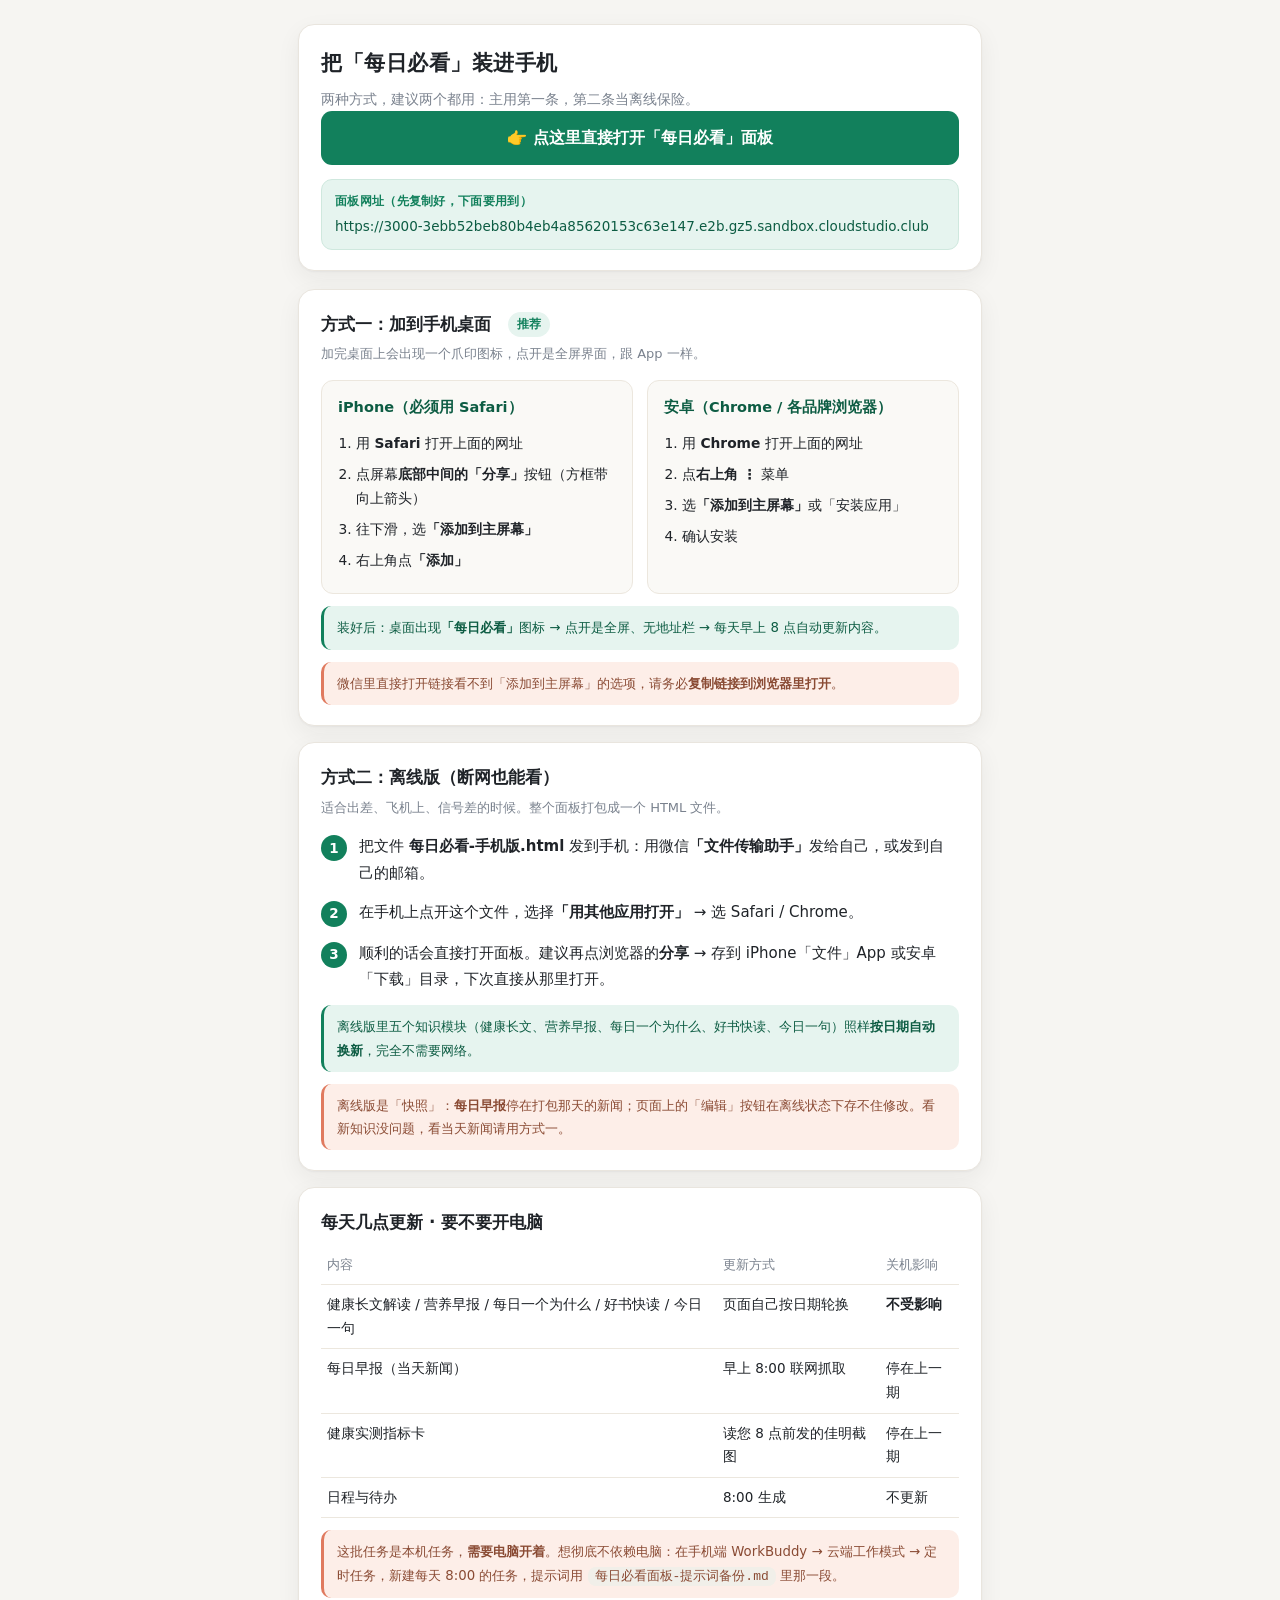
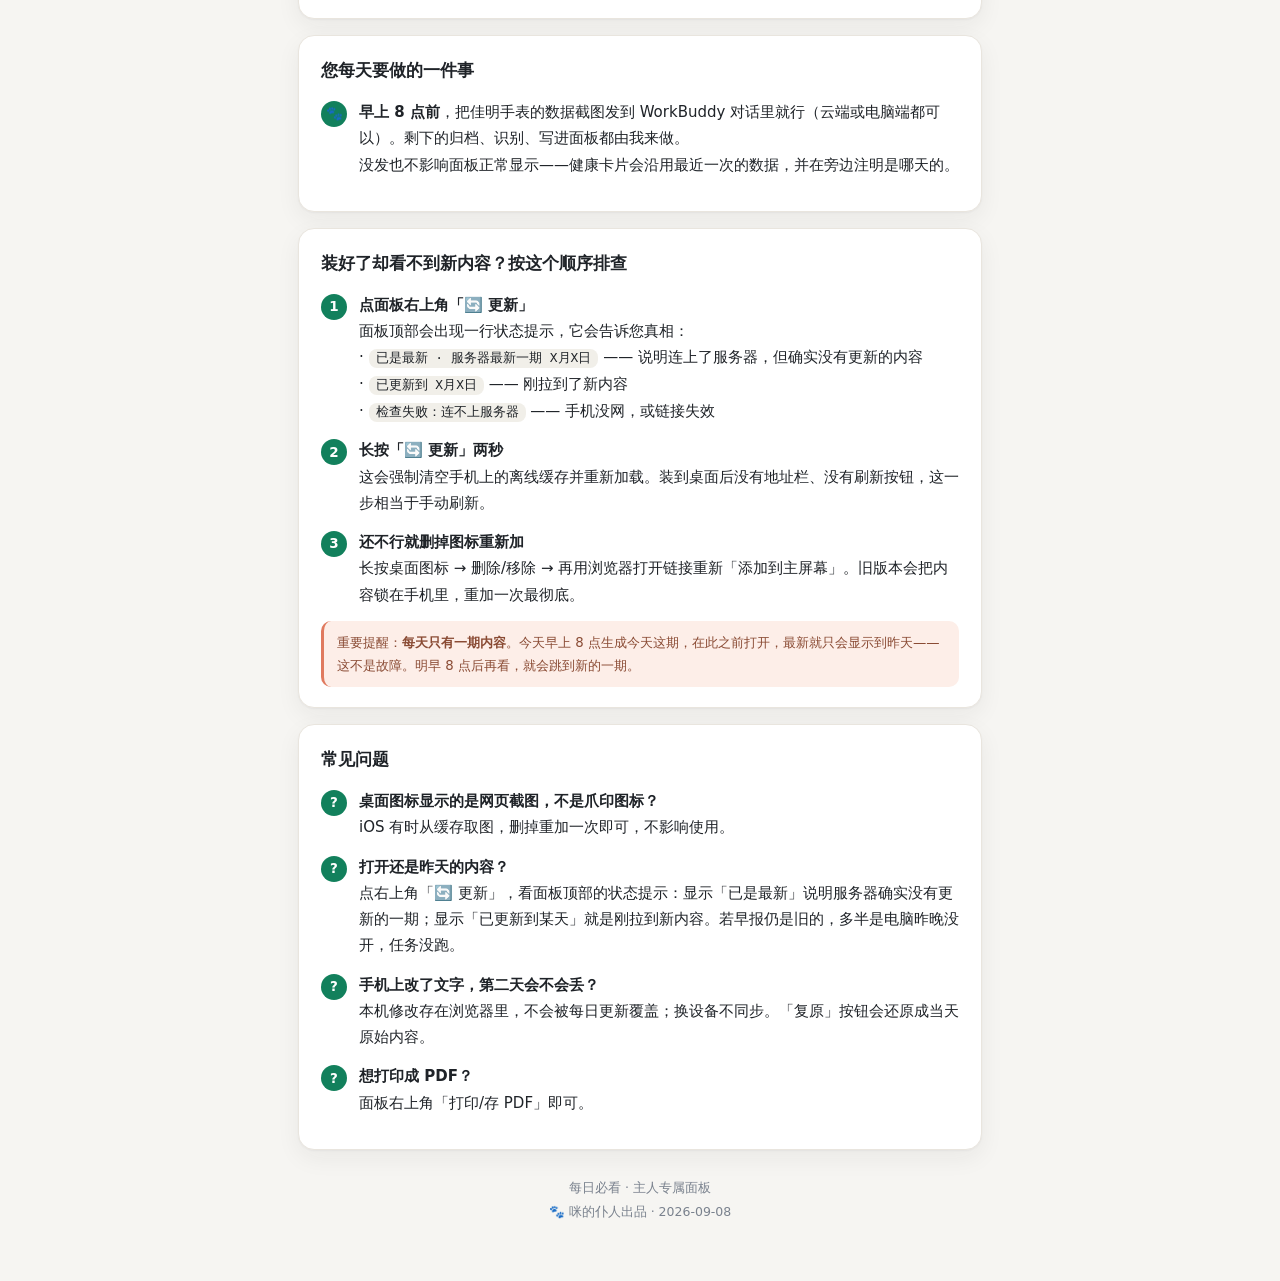
==== install.html @ b0615f98 "每日必看面板 · 初始化" ====
<!DOCTYPE html>
<html lang="zh-CN" data-page-node-id="3aoPOu41m2YefBxVdGnWDP">
<head data-page-node-id="dZyR6BO2CBLp4x5FrfJgiB">
<meta charset="UTF-8" data-page-node-id="xfA5HeV7x6llbKfsCPHUrG">
<meta name="viewport" content="width=device-width,initial-scale=1" data-page-node-id="dZmmt0GILwDKk4sp6VoVh8">
<title>每日必看 · 安装到手机</title>
<meta name="theme-color" content="#12805c" data-page-node-id="RdIcMEqG2kwaaIwugDv7Ga">
<link rel="apple-touch-icon" href="assets/apple-touch-icon.png" data-page-node-id="oFF3tITv5W1EsGlJ1cGM2i">
<link rel="icon" type="image/png" href="assets/icon-192.png" data-page-node-id="A1AHhK9fLk2rBzrYQUz2g7">
<style>
*{box-sizing:border-box;}
html,body{margin:0;padding:0;}
body{background:#f6f5f2;color:#1f2328;font-size:15px;line-height:1.75;
  font-family:system-ui,-apple-system,"PingFang SC","Microsoft YaHei","Segoe UI",sans-serif;
  -webkit-font-smoothing:antialiased;}
a{color:#12805c;}
.wrap{max-width:720px;margin:0 auto;padding:24px 18px 60px;}
.hero{background:#fff;border:1px solid #e9e5de;border-radius:16px;padding:20px 22px;margin-bottom:18px;
  box-shadow:0 1px 2px rgba(31,35,40,.04),0 8px 24px rgba(31,35,40,.06);}
.hero h1{font-size:21px;margin:0 0 6px;letter-spacing:.5px;}
.hero p{margin:0;color:#7a828e;font-size:13.5px;}
.urlbox{margin-top:14px;background:#e6f4ef;border:1px solid #cfe8de;border-radius:11px;padding:11px 13px;
  font-size:13.5px;word-break:break-all;color:#0d5c43;line-height:1.7;}
.urlbox b{display:block;font-size:12px;color:#12805c;margin-bottom:3px;letter-spacing:.3px;}
.card{background:#fff;border:1px solid #e9e5de;border-radius:16px;padding:20px 22px;margin-bottom:16px;
  box-shadow:0 1px 2px rgba(31,35,40,.04),0 8px 24px rgba(31,35,40,.06);}
.card h2{font-size:17px;margin:0 0 4px;display:flex;align-items:center;gap:9px;}
.card .sub{color:#7a828e;font-size:13px;margin:0 0 14px;}
.step{display:flex;gap:12px;margin:13px 0;}
.sn{flex:none;width:26px;height:26px;border-radius:50%;background:#12805c;color:#fff;
  display:grid;place-items:center;font-size:13.5px;font-weight:600;margin-top:2px;}
.step .tx{flex:1;min-width:0;}
.step .tx b{font-weight:600;}
.platform{display:grid;grid-template-columns:1fr 1fr;gap:14px;margin-top:6px;}
@media(max-width:560px){.platform{grid-template-columns:1fr;}}
.pt{background:#faf9f6;border:1px solid #ece7de;border-radius:12px;padding:14px 16px;}
.pt h3{font-size:14.5px;margin:0 0 10px;color:#0d5c43;}
.pt ol{margin:0;padding-left:18px;}
.pt li{font-size:13.8px;margin:7px 0;line-height:1.75;}
.note{background:#fdeee8;border-left:3px solid #e07a5f;border-radius:10px;padding:10px 13px;
  font-size:13.3px;color:#8a4b34;margin-top:12px;line-height:1.75;}
.ok{background:#e6f4ef;border-left:3px solid #12805c;border-radius:10px;padding:10px 13px;
  font-size:13.3px;color:#0d5c43;margin-top:12px;line-height:1.75;}
.code{background:#f1efe9;border-radius:8px;padding:2px 7px;font-size:13px;
  font-family:ui-monospace,Menlo,Consolas,monospace;word-break:break-all;}
table{width:100%;border-collapse:collapse;margin-top:8px;font-size:13.5px;}
th,td{border-bottom:1px solid #ece7de;padding:8px 6px;text-align:left;vertical-align:top;}
th{color:#7a828e;font-weight:500;font-size:12.5px;}
.foot{color:#7a828e;font-size:12.5px;text-align:center;margin-top:26px;line-height:1.9;}
.badge{display:inline-block;padding:2px 9px;border-radius:999px;font-size:12px;
  background:#e6f4ef;color:#12805c;margin-left:8px;vertical-align:middle;}
.openbtn{display:block;text-align:center;background:#12805c;color:#fff;text-decoration:none;
  font-weight:600;font-size:16px;padding:13px 16px;border-radius:11px;margin:0 0 12px;}
.openbtn:active{background:#0d6849;}
</style>
</head>
<body data-page-node-id="HGcXgTqgx1kf4f1ULrVHBk">
<div class="wrap" data-page-node-id="grAVZxSwWqEYHFeI6sv3Q0">

<div class="hero" data-page-node-id="vNZzK1zj0LYtF36P5Hyx72">
  <h1 data-page-node-id="Q3kdeOAYCvqOmpJArDDHNF">把「每日必看」装进手机</h1>
  <p data-page-node-id="Os6SGhkg1YtYrOxUGXK8pu">两种方式，建议两个都用：主用第一条，第二条当离线保险。</p>
  <a class="openbtn" href="/" data-page-node-id="op9Xr2Ts4Wm5Nb8Qc1Vz6k">👉 点这里直接打开「每日必看」面板</a>
  <div class="urlbox" data-page-node-id="vNQIAyAHTdncDF4U5g5xtt">
    <b data-page-node-id="0kDuZ3KwBw6rrmg36DaOxr">面板网址（先复制好，下面要用到）</b>
    https://3000-3ebb52beb80b4eb4a85620153c63e147.e2b.gz5.sandbox.cloudstudio.club
  </div>
</div>

<div class="card" data-page-node-id="INPujPZbf9UOeAUDw889zS">
  <h2 data-page-node-id="f3g6cpnFVjla2fGKFf13z7">方式一：加到手机桌面<span class="badge" data-page-node-id="A6pF3xFPIOVVmlEvmaaFmk">推荐</span></h2>
  <p class="sub" data-page-node-id="j5o1nbxS2bw4y5AkohA4JL">加完桌面上会出现一个爪印图标，点开是全屏界面，跟 App 一样。</p>

  <div class="platform" data-page-node-id="6iKJWjL5Tsf8yhquqpRCiA">
    <div class="pt" data-page-node-id="rJQ1QXasXU6XVGpzhXdA3F">
      <h3 data-page-node-id="EGT4Z52r3BF6RKQGJUy6yy">iPhone（必须用 Safari）</h3>
      <ol data-page-node-id="iH02BdbGC9m8DC4btsLuHx">
        <li data-page-node-id="UpMi4xZ4CxAn9RqFfc9CM2">用 <b data-page-node-id="gAEwHEwb2Lbk6zWx0FOel5">Safari</b> 打开上面的网址</li>
        <li data-page-node-id="WKOg8Dg42rGc4c1zOc25ZL">点屏幕<b data-page-node-id="OiCM7nyOkmzKbGX1o5CA1u">底部中间的「分享」</b>按钮（方框带向上箭头）</li>
        <li data-page-node-id="qzu9KXMIWtoCXgiOiLNNhK">往下滑，选<b data-page-node-id="wy0qxPzd3QIQCz8WB2V0tD">「添加到主屏幕」</b></li>
        <li data-page-node-id="TyUOyMxXGgxsbFsXQt1Bcl">右上角点<b data-page-node-id="SykYuuHHmErCSklEqLo3pH">「添加」</b></li>
      </ol>
    </div>
    <div class="pt" data-page-node-id="Wfew9JoHARKERAqWr6t8lV">
      <h3 data-page-node-id="CyOEk9igHtZFzfRbQkFtYb">安卓（Chrome / 各品牌浏览器）</h3>
      <ol data-page-node-id="IEnpdH6QT1aBesJZND0wvh">
        <li data-page-node-id="VizCqtCkrfbGhfEA80dUqs">用 <b data-page-node-id="IBrP2Y12bDpzlzJ8hrKkcx">Chrome</b> 打开上面的网址</li>
        <li data-page-node-id="y3AYQBV65JqUnTIYA8AvQD">点<b data-page-node-id="iRJcoo5GVJWudovDKi6FRP">右上角 ⋮</b> 菜单</li>
        <li data-page-node-id="mrpnkMWRnWcdM0my3hca6P">选<b data-page-node-id="T2cCDB3DADW3fPBJl1iUa0">「添加到主屏幕」</b>或「安装应用」</li>
        <li data-page-node-id="Q5CJA5DqezVHFAfyhVSurQ">确认安装</li>
      </ol>
    </div>
  </div>

  <div class="ok" data-page-node-id="wPCooViycQ9PgE76BFIa68">装好后：桌面出现<b data-page-node-id="4CwXLqfKy8RqFM3Ta3Z5xh">「每日必看」</b>图标 → 点开是全屏、无地址栏 → 每天早上 8 点自动更新内容。</div>
  <div class="note" data-page-node-id="emAsnJZhDeOvPtb4T1PS8y">微信里直接打开链接看不到「添加到主屏幕」的选项，请务必<b data-page-node-id="w0xyIpEeRNgIaorLuY7zn3">复制链接到浏览器里打开</b>。</div>
</div>

<div class="card" data-page-node-id="ertDzzClj7PitNuvsrMW1l">
  <h2 data-page-node-id="erSI6OIZV3PTT9Uz43gbHh">方式二：离线版（断网也能看）</h2>
  <p class="sub" data-page-node-id="QGAHJAwmHyE1sHG02wbRPr">适合出差、飞机上、信号差的时候。整个面板打包成一个 HTML 文件。</p>

  <div class="step" data-page-node-id="PX6xT4JNkzFv0dxE1QU5tc"><div class="sn" data-page-node-id="sAdHlI8iChNi4eUI2fDsj9">1</div><div class="tx" data-page-node-id="duGHwsoAQuIuNPD136Trxm">把文件 <b data-page-node-id="q58G3Tli8bOqMK1EJnrYlN">每日必看-手机版.html</b> 发到手机：用微信<b data-page-node-id="SgY8tfuouAleFJXFHVjupT">「文件传输助手」</b>发给自己，或发到自己的邮箱。</div></div>
  <div class="step" data-page-node-id="exgmGzYA2ebrCOFz4iIGDt"><div class="sn" data-page-node-id="hyY9MFMDaQiJvVTGQoE4jn">2</div><div class="tx" data-page-node-id="2yi4R64GHKjsYD9BK59cN3">在手机上点开这个文件，选择<b data-page-node-id="8KfYdM2QGe6vcDpbgIyljS">「用其他应用打开」</b> → 选 Safari / Chrome。</div></div>
  <div class="step" data-page-node-id="VjKJtIidTHrrcpRH36G6Zr"><div class="sn" data-page-node-id="3UwMJ3VyPmPuCCBk7Lyzs2">3</div><div class="tx" data-page-node-id="E4LWScpAdcfHsrBIPEe5gu">顺利的话会直接打开面板。建议再点浏览器的<b data-page-node-id="rhH5IRhcvgasakUg7g3CAO">分享</b> → 存到 iPhone「文件」App 或安卓「下载」目录，下次直接从那里打开。</div></div>

  <div class="ok" data-page-node-id="v4p2zbjCAY2RhXUoFL7b0q">离线版里五个知识模块（健康长文、营养早报、每日一个为什么、好书快读、今日一句）照样<b data-page-node-id="P2OLLdJ1jFWHQCSdTmht1Z">按日期自动换新</b>，完全不需要网络。</div>
  <div class="note" data-page-node-id="nBMsh6lignCqsuGahlMAHF">离线版是「快照」：<b data-page-node-id="w0T88140RvgWkesjJZzXAJ">每日早报</b>停在打包那天的新闻；页面上的「编辑」按钮在离线状态下存不住修改。看新知识没问题，看当天新闻请用方式一。</div>
</div>

<div class="card" data-page-node-id="zMrDQAns2xX20j2gspG6gG">
  <h2 data-page-node-id="9Bvm6koxLHr9Ri7FsCEBBV">每天几点更新 · 要不要开电脑</h2>
  <table data-page-node-id="qlYFAee9Bmt24Qk2NGT7mW">
    <tr data-page-node-id="52GEM7RHo93Jde3pkliq9R"><th data-page-node-id="r4an4zeHpi0JPuW9EzBP6j">内容</th><th data-page-node-id="scda5eFHZg9TrIjRw9dUGX">更新方式</th><th data-page-node-id="Mdn7hE5GUKev8IejB0p9v7">关机影响</th></tr>
    <tr data-page-node-id="4FBou5YkhaNGShC9nrQ5Vx"><td data-page-node-id="l1mjiNzhjHqtRsDf171xO1">健康长文解读 / 营养早报 / 每日一个为什么 / 好书快读 / 今日一句</td><td data-page-node-id="emO6Mlz6rB1ZAC6MzzZ8g1">页面自己按日期轮换</td><td data-page-node-id="77KThsV6rCnRqQ8lohrlr5"><b data-page-node-id="SkTX4kdR7QvUOW9d75oXsw">不受影响</b></td></tr>
    <tr data-page-node-id="e8PBTEWT7NQnVXAKVlEofr"><td data-page-node-id="GlCTHUWEbfAJUYO8JTsxMQ">每日早报（当天新闻）</td><td data-page-node-id="AQUAhYV3CPm9OVy79DGFAh">早上 8:00 联网抓取</td><td data-page-node-id="wcq8HHqDvZuxFsFF6BnLyX">停在上一期</td></tr>
    <tr data-page-node-id="iT6S2v6g2hoh915aWZ0S1P"><td data-page-node-id="EIlUNmss1H394ebwedYplu">健康实测指标卡</td><td data-page-node-id="PR8QqhSE7KF7WI03wHmuul">读您 8 点前发的佳明截图</td><td data-page-node-id="2B2MoP0BdxJuEQeMg7eH9Z">停在上一期</td></tr>
    <tr data-page-node-id="M3QmLYEGuIY3jZsFWS2aEa"><td data-page-node-id="VWM13p4ZiGXYAK8iYUzlXh">日程与待办</td><td data-page-node-id="kd4FojSTCVaXinVXqUrfe3">8:00 生成</td><td data-page-node-id="6kjYbcvYr2CbeJddMiVVg6">不更新</td></tr>
  </table>
  <div class="note" data-page-node-id="OSQjIZ8Wy4NLkpro21wsbE">这批任务是本机任务，<b data-page-node-id="TEe93abZFuFCNfIrLx1ffj">需要电脑开着</b>。想彻底不依赖电脑：在手机端 WorkBuddy → 云端工作模式 → 定时任务，新建每天 8:00 的任务，提示词用 <span class="code" data-page-node-id="MNchSQUvYV5qywneFd8Z4g">每日必看面板-提示词备份.md</span> 里那一段。</div>
</div>

<div class="card" data-page-node-id="jCVkRQStCV6SHo5kx9kW38">
  <h2 data-page-node-id="B2xiBVVoMbBGTdUB1hWVBC">您每天要做的一件事</h2>
  <div class="step" data-page-node-id="27OeHBZ8QiVNnaQbIQOdsk"><div class="sn" data-page-node-id="4OU4OZH3zoW0R4IqQDFlw0">🐾</div><div class="tx" data-page-node-id="2wWzZsA8yhbkkLiZMi4pF3"><b data-page-node-id="aHV7UW31flqRGrbnHsH9Am">早上 8 点前</b>，把佳明手表的数据截图发到 WorkBuddy 对话里就行（云端或电脑端都可以）。剩下的归档、识别、写进面板都由我来做。<br data-page-node-id="DTerwvwnyFZHdPiuyTLm7z">没发也不影响面板正常显示——健康卡片会沿用最近一次的数据，并在旁边注明是哪天的。</div></div>
</div>

<div class="card" data-page-node-id="qh7Xp2RmK9dLbVt4Nc8Yw3">
  <h2 data-page-node-id="k2Fd9Qz7Lp4MnBv6Rt3Xc8">装好了却看不到新内容？按这个顺序排查</h2>
  <div class="step" data-page-node-id="a1B2c3D4e5F6g7H8i9J0k1"><div class="sn" data-page-node-id="b2C3d4E5f6G7h8I9j0K1l2">1</div><div class="tx" data-page-node-id="c3D4e5F6g7H8i9J0k1L2m3"><b data-page-node-id="d4E5f6G7h8I9j0K1l2M3n4">点面板右上角「🔄 更新」</b><br data-page-node-id="e5F6g7H8i9J0k1L2m3N4o5">面板顶部会出现一行状态提示，它会告诉您真相：<br data-page-node-id="f6G7h8I9j0K1l2M3n4O5p6">· <span class="code" data-page-node-id="g7H8i9J0k1L2m3N4o5P6q7">已是最新 · 服务器最新一期 X月X日</span> —— 说明连上了服务器，但确实没有更新的内容<br data-page-node-id="h8I9j0K1l2M3n4O5p6Q7r8">· <span class="code" data-page-node-id="i9J0k1L2m3N4o5P6q7R8s9">已更新到 X月X日</span> —— 刚拉到了新内容<br data-page-node-id="j0K1l2M3n4O5p6Q7r8S9t0">· <span class="code" data-page-node-id="k1L2m3N4o5P6q7R8s9T0u1">检查失败：连不上服务器</span> —— 手机没网，或链接失效</div></div>
  <div class="step" data-page-node-id="l2M3n4O5p6Q7r8S9t0U1v2"><div class="sn" data-page-node-id="m3N4o5P6q7R8s9T0u1V2w3">2</div><div class="tx" data-page-node-id="n4O5p6Q7r8S9t0U1v2W3x4"><b data-page-node-id="o5P6q7R8s9T0u1V2w3X4y5">长按「🔄 更新」两秒</b><br data-page-node-id="p6Q7r8S9t0U1v2W3x4Y5z6">这会强制清空手机上的离线缓存并重新加载。装到桌面后没有地址栏、没有刷新按钮，这一步相当于手动刷新。</div></div>
  <div class="step" data-page-node-id="q7R8s9T0u1V2w3X4y5Z6a7"><div class="sn" data-page-node-id="r8S9t0U1v2W3x4Y5z6A7b8">3</div><div class="tx" data-page-node-id="s9T0u1V2w3X4y5Z6a7B8c9"><b data-page-node-id="t0U1v2W3x4Y5z6A7b8C9d0">还不行就删掉图标重新加</b><br data-page-node-id="u1V2w3X4y5Z6a7B8c9D0e1">长按桌面图标 → 删除/移除 → 再用浏览器打开链接重新「添加到主屏幕」。旧版本会把内容锁在手机里，重加一次最彻底。</div></div>
  <div class="note" data-page-node-id="v2W3x4Y5z6A7b8C9d0E1f2">重要提醒：<b data-page-node-id="w3X4y5Z6a7B8c9D0e1F2g3">每天只有一期内容</b>。今天早上 8 点生成今天这期，在此之前打开，最新就只会显示到昨天——这不是故障。明早 8 点后再看，就会跳到新的一期。</div>
</div>

<div class="card" data-page-node-id="qheY9HxGOHDQLR4rbDCe7S">
  <h2 data-page-node-id="1aiO1HFdfLaMOS8DGOHQqS">常见问题</h2>
  <div class="step" data-page-node-id="YSLIklzLYATTCUUpc1UT5J"><div class="sn" data-page-node-id="LCGKq00mpG8svg2VNrGuxi">?</div><div class="tx" data-page-node-id="xpfnrYKEgs6Bfi0sDXbcmi"><b data-page-node-id="Lh3S88qy2lc3YTOUOeJvYn">桌面图标显示的是网页截图，不是爪印图标？</b><br data-page-node-id="prVUzibG8lKVlJCszkC0P5">iOS 有时从缓存取图，删掉重加一次即可，不影响使用。</div></div>
  <div class="step" data-page-node-id="4RO5WlX3HM3ocfq7ovww0v"><div class="sn" data-page-node-id="sLh78BHkxuUSaPzPp4q4CK">?</div><div class="tx" data-page-node-id="HJUXac244SpoGrauQKyxVv"><b data-page-node-id="6fKaPdCSOZty6FEgABb4bs">打开还是昨天的内容？</b><br data-page-node-id="kfSDLtuDf33dFYOlTBaWtM">点右上角「🔄 更新」，看面板顶部的状态提示：显示「已是最新」说明服务器确实没有更新的一期；显示「已更新到某天」就是刚拉到新内容。若早报仍是旧的，多半是电脑昨晚没开，任务没跑。</div></div>
  <div class="step" data-page-node-id="WbGYyZejeo4SLC9Bmd9lo7"><div class="sn" data-page-node-id="1A7ADXzcn2IbFxyX6BFZd6">?</div><div class="tx" data-page-node-id="dDKUaMEYN6a7kfVFQL1qhU"><b data-page-node-id="Cevf8G9jJ7rhgJYylAcTZC">手机上改了文字，第二天会不会丢？</b><br data-page-node-id="pfzwi0Dhb9NtBZrBSLM2MI">本机修改存在浏览器里，不会被每日更新覆盖；换设备不同步。「复原」按钮会还原成当天原始内容。</div></div>
  <div class="step" data-page-node-id="fvcD8jl3MfgVpj55ASuMb5"><div class="sn" data-page-node-id="SJEnzZdoYahgykDqaOx4qC">?</div><div class="tx" data-page-node-id="4lerJfBMnKoiDCT9qoe2g0"><b data-page-node-id="OSdFYiXX2STrT2FeO5wGLi">想打印成 PDF？</b><br data-page-node-id="FogpFFvrHRLYAeKmOR9D2U">面板右上角「打印/存 PDF」即可。</div></div>
</div>

<div class="foot" data-page-node-id="Y2R7yDyjndohwqQcn5B68P">
  每日必看 · 主人专属面板<br data-page-node-id="JlGLiUmUGuO93G85bA4Zdf">
  🐾 咪的仆人出品 · 2026-09-08
</div>

</div>
</body>
</html>
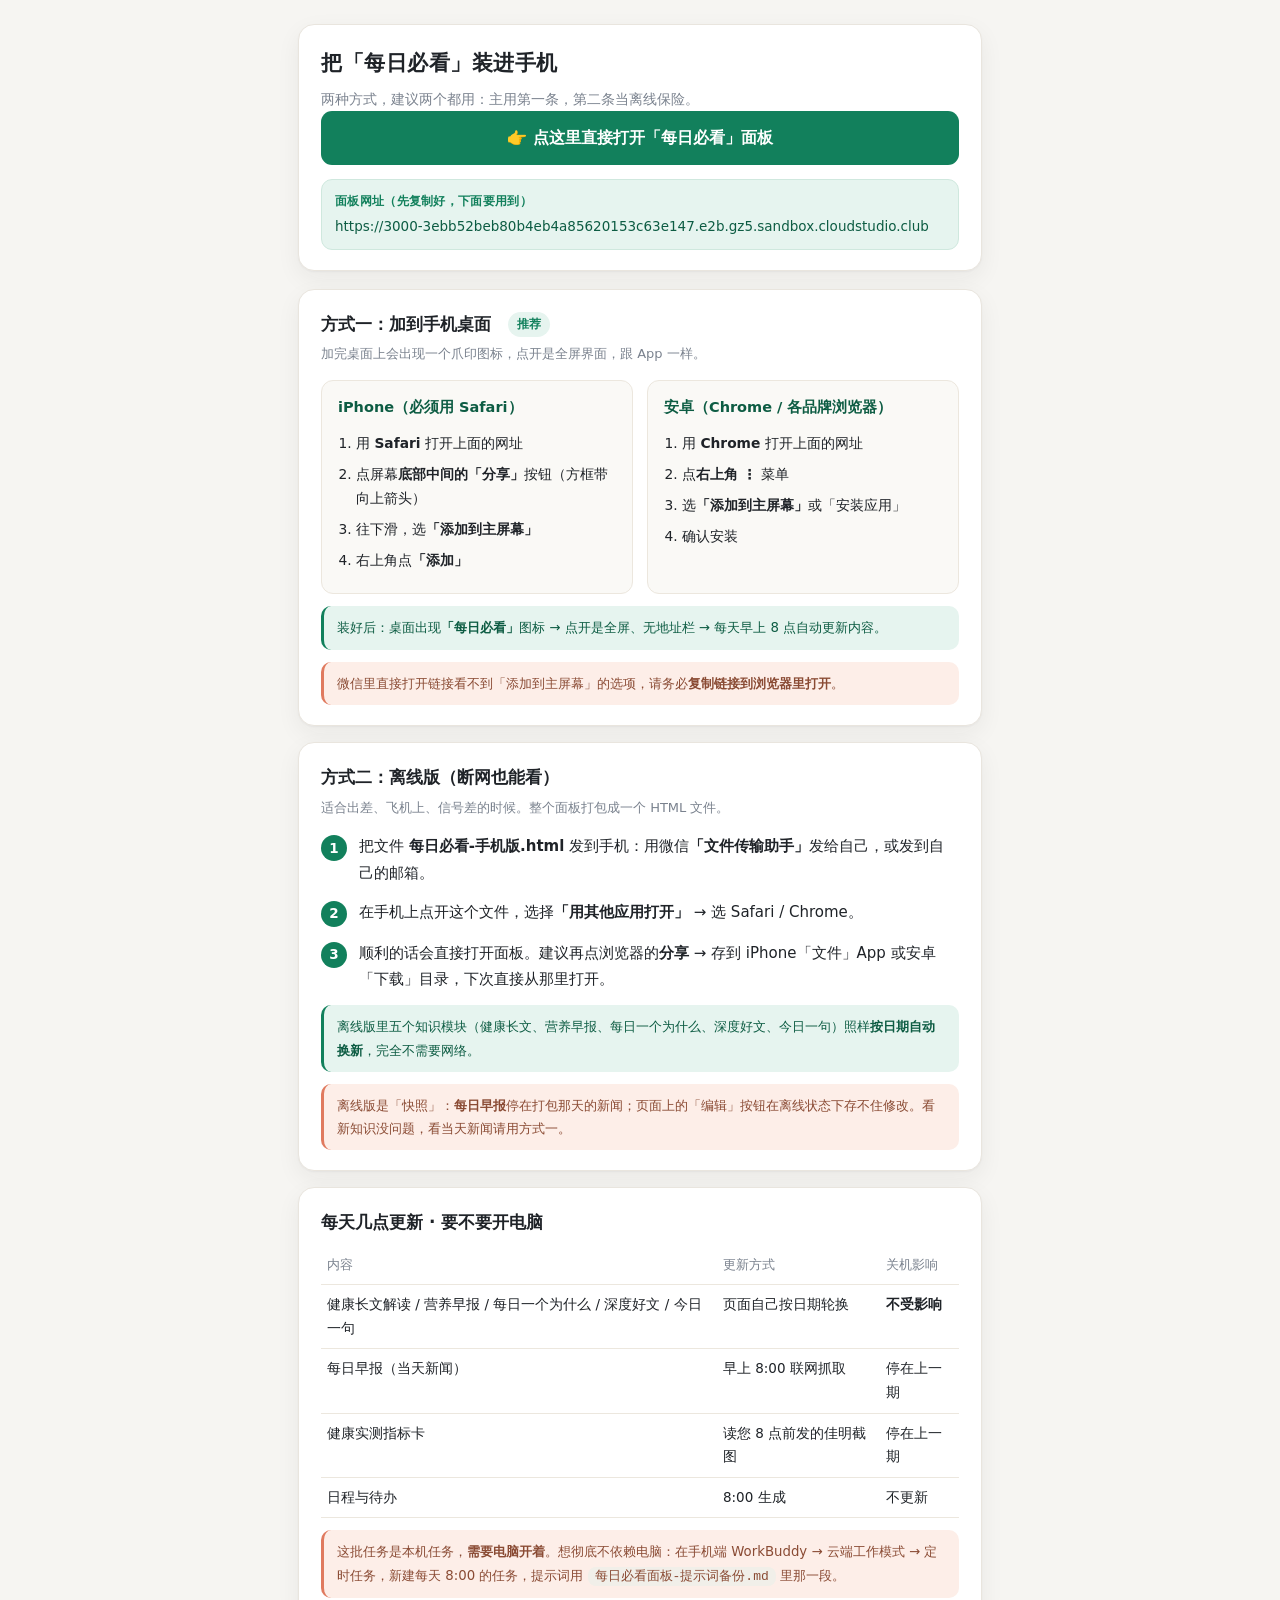
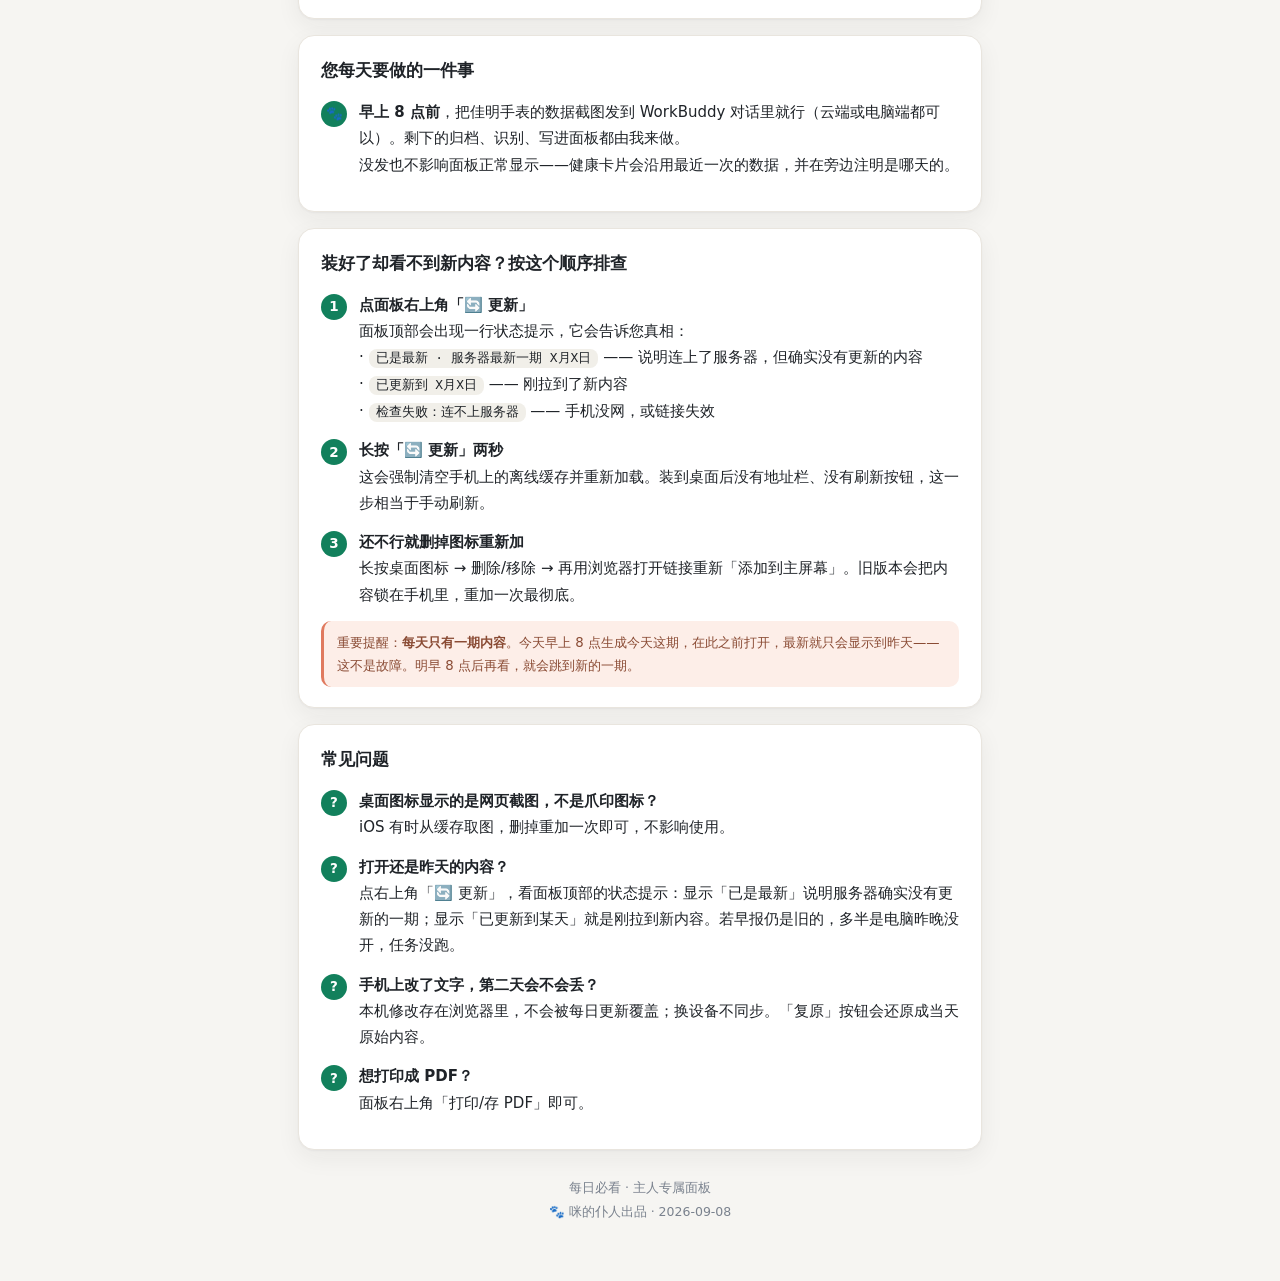
==== commit 721222b9: "文案统一：每日深度好文" ====
--- a/install.html
+++ b/install.html
@@ -1,151 +1,151 @@
-<!DOCTYPE html>
-<html lang="zh-CN" data-page-node-id="3aoPOu41m2YefBxVdGnWDP">
-<head data-page-node-id="dZyR6BO2CBLp4x5FrfJgiB">
-<meta charset="UTF-8" data-page-node-id="xfA5HeV7x6llbKfsCPHUrG">
-<meta name="viewport" content="width=device-width,initial-scale=1" data-page-node-id="dZmmt0GILwDKk4sp6VoVh8">
-<title>每日必看 · 安装到手机</title>
-<meta name="theme-color" content="#12805c" data-page-node-id="RdIcMEqG2kwaaIwugDv7Ga">
-<link rel="apple-touch-icon" href="assets/apple-touch-icon.png" data-page-node-id="oFF3tITv5W1EsGlJ1cGM2i">
-<link rel="icon" type="image/png" href="assets/icon-192.png" data-page-node-id="A1AHhK9fLk2rBzrYQUz2g7">
-<style>
-*{box-sizing:border-box;}
-html,body{margin:0;padding:0;}
-body{background:#f6f5f2;color:#1f2328;font-size:15px;line-height:1.75;
-  font-family:system-ui,-apple-system,"PingFang SC","Microsoft YaHei","Segoe UI",sans-serif;
-  -webkit-font-smoothing:antialiased;}
-a{color:#12805c;}
-.wrap{max-width:720px;margin:0 auto;padding:24px 18px 60px;}
-.hero{background:#fff;border:1px solid #e9e5de;border-radius:16px;padding:20px 22px;margin-bottom:18px;
-  box-shadow:0 1px 2px rgba(31,35,40,.04),0 8px 24px rgba(31,35,40,.06);}
-.hero h1{font-size:21px;margin:0 0 6px;letter-spacing:.5px;}
-.hero p{margin:0;color:#7a828e;font-size:13.5px;}
-.urlbox{margin-top:14px;background:#e6f4ef;border:1px solid #cfe8de;border-radius:11px;padding:11px 13px;
-  font-size:13.5px;word-break:break-all;color:#0d5c43;line-height:1.7;}
-.urlbox b{display:block;font-size:12px;color:#12805c;margin-bottom:3px;letter-spacing:.3px;}
-.card{background:#fff;border:1px solid #e9e5de;border-radius:16px;padding:20px 22px;margin-bottom:16px;
-  box-shadow:0 1px 2px rgba(31,35,40,.04),0 8px 24px rgba(31,35,40,.06);}
-.card h2{font-size:17px;margin:0 0 4px;display:flex;align-items:center;gap:9px;}
-.card .sub{color:#7a828e;font-size:13px;margin:0 0 14px;}
-.step{display:flex;gap:12px;margin:13px 0;}
-.sn{flex:none;width:26px;height:26px;border-radius:50%;background:#12805c;color:#fff;
-  display:grid;place-items:center;font-size:13.5px;font-weight:600;margin-top:2px;}
-.step .tx{flex:1;min-width:0;}
-.step .tx b{font-weight:600;}
-.platform{display:grid;grid-template-columns:1fr 1fr;gap:14px;margin-top:6px;}
-@media(max-width:560px){.platform{grid-template-columns:1fr;}}
-.pt{background:#faf9f6;border:1px solid #ece7de;border-radius:12px;padding:14px 16px;}
-.pt h3{font-size:14.5px;margin:0 0 10px;color:#0d5c43;}
-.pt ol{margin:0;padding-left:18px;}
-.pt li{font-size:13.8px;margin:7px 0;line-height:1.75;}
-.note{background:#fdeee8;border-left:3px solid #e07a5f;border-radius:10px;padding:10px 13px;
-  font-size:13.3px;color:#8a4b34;margin-top:12px;line-height:1.75;}
-.ok{background:#e6f4ef;border-left:3px solid #12805c;border-radius:10px;padding:10px 13px;
-  font-size:13.3px;color:#0d5c43;margin-top:12px;line-height:1.75;}
-.code{background:#f1efe9;border-radius:8px;padding:2px 7px;font-size:13px;
-  font-family:ui-monospace,Menlo,Consolas,monospace;word-break:break-all;}
-table{width:100%;border-collapse:collapse;margin-top:8px;font-size:13.5px;}
-th,td{border-bottom:1px solid #ece7de;padding:8px 6px;text-align:left;vertical-align:top;}
-th{color:#7a828e;font-weight:500;font-size:12.5px;}
-.foot{color:#7a828e;font-size:12.5px;text-align:center;margin-top:26px;line-height:1.9;}
-.badge{display:inline-block;padding:2px 9px;border-radius:999px;font-size:12px;
-  background:#e6f4ef;color:#12805c;margin-left:8px;vertical-align:middle;}
-.openbtn{display:block;text-align:center;background:#12805c;color:#fff;text-decoration:none;
-  font-weight:600;font-size:16px;padding:13px 16px;border-radius:11px;margin:0 0 12px;}
-.openbtn:active{background:#0d6849;}
-</style>
-</head>
-<body data-page-node-id="HGcXgTqgx1kf4f1ULrVHBk">
-<div class="wrap" data-page-node-id="grAVZxSwWqEYHFeI6sv3Q0">
-
-<div class="hero" data-page-node-id="vNZzK1zj0LYtF36P5Hyx72">
-  <h1 data-page-node-id="Q3kdeOAYCvqOmpJArDDHNF">把「每日必看」装进手机</h1>
-  <p data-page-node-id="Os6SGhkg1YtYrOxUGXK8pu">两种方式，建议两个都用：主用第一条，第二条当离线保险。</p>
-  <a class="openbtn" href="/" data-page-node-id="op9Xr2Ts4Wm5Nb8Qc1Vz6k">👉 点这里直接打开「每日必看」面板</a>
-  <div class="urlbox" data-page-node-id="vNQIAyAHTdncDF4U5g5xtt">
-    <b data-page-node-id="0kDuZ3KwBw6rrmg36DaOxr">面板网址（先复制好，下面要用到）</b>
-    https://3000-3ebb52beb80b4eb4a85620153c63e147.e2b.gz5.sandbox.cloudstudio.club
-  </div>
-</div>
-
-<div class="card" data-page-node-id="INPujPZbf9UOeAUDw889zS">
-  <h2 data-page-node-id="f3g6cpnFVjla2fGKFf13z7">方式一：加到手机桌面<span class="badge" data-page-node-id="A6pF3xFPIOVVmlEvmaaFmk">推荐</span></h2>
-  <p class="sub" data-page-node-id="j5o1nbxS2bw4y5AkohA4JL">加完桌面上会出现一个爪印图标，点开是全屏界面，跟 App 一样。</p>
-
-  <div class="platform" data-page-node-id="6iKJWjL5Tsf8yhquqpRCiA">
-    <div class="pt" data-page-node-id="rJQ1QXasXU6XVGpzhXdA3F">
-      <h3 data-page-node-id="EGT4Z52r3BF6RKQGJUy6yy">iPhone（必须用 Safari）</h3>
-      <ol data-page-node-id="iH02BdbGC9m8DC4btsLuHx">
-        <li data-page-node-id="UpMi4xZ4CxAn9RqFfc9CM2">用 <b data-page-node-id="gAEwHEwb2Lbk6zWx0FOel5">Safari</b> 打开上面的网址</li>
-        <li data-page-node-id="WKOg8Dg42rGc4c1zOc25ZL">点屏幕<b data-page-node-id="OiCM7nyOkmzKbGX1o5CA1u">底部中间的「分享」</b>按钮（方框带向上箭头）</li>
-        <li data-page-node-id="qzu9KXMIWtoCXgiOiLNNhK">往下滑，选<b data-page-node-id="wy0qxPzd3QIQCz8WB2V0tD">「添加到主屏幕」</b></li>
-        <li data-page-node-id="TyUOyMxXGgxsbFsXQt1Bcl">右上角点<b data-page-node-id="SykYuuHHmErCSklEqLo3pH">「添加」</b></li>
-      </ol>
-    </div>
-    <div class="pt" data-page-node-id="Wfew9JoHARKERAqWr6t8lV">
-      <h3 data-page-node-id="CyOEk9igHtZFzfRbQkFtYb">安卓（Chrome / 各品牌浏览器）</h3>
-      <ol data-page-node-id="IEnpdH6QT1aBesJZND0wvh">
-        <li data-page-node-id="VizCqtCkrfbGhfEA80dUqs">用 <b data-page-node-id="IBrP2Y12bDpzlzJ8hrKkcx">Chrome</b> 打开上面的网址</li>
-        <li data-page-node-id="y3AYQBV65JqUnTIYA8AvQD">点<b data-page-node-id="iRJcoo5GVJWudovDKi6FRP">右上角 ⋮</b> 菜单</li>
-        <li data-page-node-id="mrpnkMWRnWcdM0my3hca6P">选<b data-page-node-id="T2cCDB3DADW3fPBJl1iUa0">「添加到主屏幕」</b>或「安装应用」</li>
-        <li data-page-node-id="Q5CJA5DqezVHFAfyhVSurQ">确认安装</li>
-      </ol>
-    </div>
-  </div>
-
-  <div class="ok" data-page-node-id="wPCooViycQ9PgE76BFIa68">装好后：桌面出现<b data-page-node-id="4CwXLqfKy8RqFM3Ta3Z5xh">「每日必看」</b>图标 → 点开是全屏、无地址栏 → 每天早上 8 点自动更新内容。</div>
-  <div class="note" data-page-node-id="emAsnJZhDeOvPtb4T1PS8y">微信里直接打开链接看不到「添加到主屏幕」的选项，请务必<b data-page-node-id="w0xyIpEeRNgIaorLuY7zn3">复制链接到浏览器里打开</b>。</div>
-</div>
-
-<div class="card" data-page-node-id="ertDzzClj7PitNuvsrMW1l">
-  <h2 data-page-node-id="erSI6OIZV3PTT9Uz43gbHh">方式二：离线版（断网也能看）</h2>
-  <p class="sub" data-page-node-id="QGAHJAwmHyE1sHG02wbRPr">适合出差、飞机上、信号差的时候。整个面板打包成一个 HTML 文件。</p>
-
-  <div class="step" data-page-node-id="PX6xT4JNkzFv0dxE1QU5tc"><div class="sn" data-page-node-id="sAdHlI8iChNi4eUI2fDsj9">1</div><div class="tx" data-page-node-id="duGHwsoAQuIuNPD136Trxm">把文件 <b data-page-node-id="q58G3Tli8bOqMK1EJnrYlN">每日必看-手机版.html</b> 发到手机：用微信<b data-page-node-id="SgY8tfuouAleFJXFHVjupT">「文件传输助手」</b>发给自己，或发到自己的邮箱。</div></div>
-  <div class="step" data-page-node-id="exgmGzYA2ebrCOFz4iIGDt"><div class="sn" data-page-node-id="hyY9MFMDaQiJvVTGQoE4jn">2</div><div class="tx" data-page-node-id="2yi4R64GHKjsYD9BK59cN3">在手机上点开这个文件，选择<b data-page-node-id="8KfYdM2QGe6vcDpbgIyljS">「用其他应用打开」</b> → 选 Safari / Chrome。</div></div>
-  <div class="step" data-page-node-id="VjKJtIidTHrrcpRH36G6Zr"><div class="sn" data-page-node-id="3UwMJ3VyPmPuCCBk7Lyzs2">3</div><div class="tx" data-page-node-id="E4LWScpAdcfHsrBIPEe5gu">顺利的话会直接打开面板。建议再点浏览器的<b data-page-node-id="rhH5IRhcvgasakUg7g3CAO">分享</b> → 存到 iPhone「文件」App 或安卓「下载」目录，下次直接从那里打开。</div></div>
-
-  <div class="ok" data-page-node-id="v4p2zbjCAY2RhXUoFL7b0q">离线版里五个知识模块（健康长文、营养早报、每日一个为什么、好书快读、今日一句）照样<b data-page-node-id="P2OLLdJ1jFWHQCSdTmht1Z">按日期自动换新</b>，完全不需要网络。</div>
-  <div class="note" data-page-node-id="nBMsh6lignCqsuGahlMAHF">离线版是「快照」：<b data-page-node-id="w0T88140RvgWkesjJZzXAJ">每日早报</b>停在打包那天的新闻；页面上的「编辑」按钮在离线状态下存不住修改。看新知识没问题，看当天新闻请用方式一。</div>
-</div>
-
-<div class="card" data-page-node-id="zMrDQAns2xX20j2gspG6gG">
-  <h2 data-page-node-id="9Bvm6koxLHr9Ri7FsCEBBV">每天几点更新 · 要不要开电脑</h2>
-  <table data-page-node-id="qlYFAee9Bmt24Qk2NGT7mW">
-    <tr data-page-node-id="52GEM7RHo93Jde3pkliq9R"><th data-page-node-id="r4an4zeHpi0JPuW9EzBP6j">内容</th><th data-page-node-id="scda5eFHZg9TrIjRw9dUGX">更新方式</th><th data-page-node-id="Mdn7hE5GUKev8IejB0p9v7">关机影响</th></tr>
-    <tr data-page-node-id="4FBou5YkhaNGShC9nrQ5Vx"><td data-page-node-id="l1mjiNzhjHqtRsDf171xO1">健康长文解读 / 营养早报 / 每日一个为什么 / 好书快读 / 今日一句</td><td data-page-node-id="emO6Mlz6rB1ZAC6MzzZ8g1">页面自己按日期轮换</td><td data-page-node-id="77KThsV6rCnRqQ8lohrlr5"><b data-page-node-id="SkTX4kdR7QvUOW9d75oXsw">不受影响</b></td></tr>
-    <tr data-page-node-id="e8PBTEWT7NQnVXAKVlEofr"><td data-page-node-id="GlCTHUWEbfAJUYO8JTsxMQ">每日早报（当天新闻）</td><td data-page-node-id="AQUAhYV3CPm9OVy79DGFAh">早上 8:00 联网抓取</td><td data-page-node-id="wcq8HHqDvZuxFsFF6BnLyX">停在上一期</td></tr>
-    <tr data-page-node-id="iT6S2v6g2hoh915aWZ0S1P"><td data-page-node-id="EIlUNmss1H394ebwedYplu">健康实测指标卡</td><td data-page-node-id="PR8QqhSE7KF7WI03wHmuul">读您 8 点前发的佳明截图</td><td data-page-node-id="2B2MoP0BdxJuEQeMg7eH9Z">停在上一期</td></tr>
-    <tr data-page-node-id="M3QmLYEGuIY3jZsFWS2aEa"><td data-page-node-id="VWM13p4ZiGXYAK8iYUzlXh">日程与待办</td><td data-page-node-id="kd4FojSTCVaXinVXqUrfe3">8:00 生成</td><td data-page-node-id="6kjYbcvYr2CbeJddMiVVg6">不更新</td></tr>
-  </table>
-  <div class="note" data-page-node-id="OSQjIZ8Wy4NLkpro21wsbE">这批任务是本机任务，<b data-page-node-id="TEe93abZFuFCNfIrLx1ffj">需要电脑开着</b>。想彻底不依赖电脑：在手机端 WorkBuddy → 云端工作模式 → 定时任务，新建每天 8:00 的任务，提示词用 <span class="code" data-page-node-id="MNchSQUvYV5qywneFd8Z4g">每日必看面板-提示词备份.md</span> 里那一段。</div>
-</div>
-
-<div class="card" data-page-node-id="jCVkRQStCV6SHo5kx9kW38">
-  <h2 data-page-node-id="B2xiBVVoMbBGTdUB1hWVBC">您每天要做的一件事</h2>
-  <div class="step" data-page-node-id="27OeHBZ8QiVNnaQbIQOdsk"><div class="sn" data-page-node-id="4OU4OZH3zoW0R4IqQDFlw0">🐾</div><div class="tx" data-page-node-id="2wWzZsA8yhbkkLiZMi4pF3"><b data-page-node-id="aHV7UW31flqRGrbnHsH9Am">早上 8 点前</b>，把佳明手表的数据截图发到 WorkBuddy 对话里就行（云端或电脑端都可以）。剩下的归档、识别、写进面板都由我来做。<br data-page-node-id="DTerwvwnyFZHdPiuyTLm7z">没发也不影响面板正常显示——健康卡片会沿用最近一次的数据，并在旁边注明是哪天的。</div></div>
-</div>
-
-<div class="card" data-page-node-id="qh7Xp2RmK9dLbVt4Nc8Yw3">
-  <h2 data-page-node-id="k2Fd9Qz7Lp4MnBv6Rt3Xc8">装好了却看不到新内容？按这个顺序排查</h2>
-  <div class="step" data-page-node-id="a1B2c3D4e5F6g7H8i9J0k1"><div class="sn" data-page-node-id="b2C3d4E5f6G7h8I9j0K1l2">1</div><div class="tx" data-page-node-id="c3D4e5F6g7H8i9J0k1L2m3"><b data-page-node-id="d4E5f6G7h8I9j0K1l2M3n4">点面板右上角「🔄 更新」</b><br data-page-node-id="e5F6g7H8i9J0k1L2m3N4o5">面板顶部会出现一行状态提示，它会告诉您真相：<br data-page-node-id="f6G7h8I9j0K1l2M3n4O5p6">· <span class="code" data-page-node-id="g7H8i9J0k1L2m3N4o5P6q7">已是最新 · 服务器最新一期 X月X日</span> —— 说明连上了服务器，但确实没有更新的内容<br data-page-node-id="h8I9j0K1l2M3n4O5p6Q7r8">· <span class="code" data-page-node-id="i9J0k1L2m3N4o5P6q7R8s9">已更新到 X月X日</span> —— 刚拉到了新内容<br data-page-node-id="j0K1l2M3n4O5p6Q7r8S9t0">· <span class="code" data-page-node-id="k1L2m3N4o5P6q7R8s9T0u1">检查失败：连不上服务器</span> —— 手机没网，或链接失效</div></div>
-  <div class="step" data-page-node-id="l2M3n4O5p6Q7r8S9t0U1v2"><div class="sn" data-page-node-id="m3N4o5P6q7R8s9T0u1V2w3">2</div><div class="tx" data-page-node-id="n4O5p6Q7r8S9t0U1v2W3x4"><b data-page-node-id="o5P6q7R8s9T0u1V2w3X4y5">长按「🔄 更新」两秒</b><br data-page-node-id="p6Q7r8S9t0U1v2W3x4Y5z6">这会强制清空手机上的离线缓存并重新加载。装到桌面后没有地址栏、没有刷新按钮，这一步相当于手动刷新。</div></div>
-  <div class="step" data-page-node-id="q7R8s9T0u1V2w3X4y5Z6a7"><div class="sn" data-page-node-id="r8S9t0U1v2W3x4Y5z6A7b8">3</div><div class="tx" data-page-node-id="s9T0u1V2w3X4y5Z6a7B8c9"><b data-page-node-id="t0U1v2W3x4Y5z6A7b8C9d0">还不行就删掉图标重新加</b><br data-page-node-id="u1V2w3X4y5Z6a7B8c9D0e1">长按桌面图标 → 删除/移除 → 再用浏览器打开链接重新「添加到主屏幕」。旧版本会把内容锁在手机里，重加一次最彻底。</div></div>
-  <div class="note" data-page-node-id="v2W3x4Y5z6A7b8C9d0E1f2">重要提醒：<b data-page-node-id="w3X4y5Z6a7B8c9D0e1F2g3">每天只有一期内容</b>。今天早上 8 点生成今天这期，在此之前打开，最新就只会显示到昨天——这不是故障。明早 8 点后再看，就会跳到新的一期。</div>
-</div>
-
-<div class="card" data-page-node-id="qheY9HxGOHDQLR4rbDCe7S">
-  <h2 data-page-node-id="1aiO1HFdfLaMOS8DGOHQqS">常见问题</h2>
-  <div class="step" data-page-node-id="YSLIklzLYATTCUUpc1UT5J"><div class="sn" data-page-node-id="LCGKq00mpG8svg2VNrGuxi">?</div><div class="tx" data-page-node-id="xpfnrYKEgs6Bfi0sDXbcmi"><b data-page-node-id="Lh3S88qy2lc3YTOUOeJvYn">桌面图标显示的是网页截图，不是爪印图标？</b><br data-page-node-id="prVUzibG8lKVlJCszkC0P5">iOS 有时从缓存取图，删掉重加一次即可，不影响使用。</div></div>
-  <div class="step" data-page-node-id="4RO5WlX3HM3ocfq7ovww0v"><div class="sn" data-page-node-id="sLh78BHkxuUSaPzPp4q4CK">?</div><div class="tx" data-page-node-id="HJUXac244SpoGrauQKyxVv"><b data-page-node-id="6fKaPdCSOZty6FEgABb4bs">打开还是昨天的内容？</b><br data-page-node-id="kfSDLtuDf33dFYOlTBaWtM">点右上角「🔄 更新」，看面板顶部的状态提示：显示「已是最新」说明服务器确实没有更新的一期；显示「已更新到某天」就是刚拉到新内容。若早报仍是旧的，多半是电脑昨晚没开，任务没跑。</div></div>
-  <div class="step" data-page-node-id="WbGYyZejeo4SLC9Bmd9lo7"><div class="sn" data-page-node-id="1A7ADXzcn2IbFxyX6BFZd6">?</div><div class="tx" data-page-node-id="dDKUaMEYN6a7kfVFQL1qhU"><b data-page-node-id="Cevf8G9jJ7rhgJYylAcTZC">手机上改了文字，第二天会不会丢？</b><br data-page-node-id="pfzwi0Dhb9NtBZrBSLM2MI">本机修改存在浏览器里，不会被每日更新覆盖；换设备不同步。「复原」按钮会还原成当天原始内容。</div></div>
-  <div class="step" data-page-node-id="fvcD8jl3MfgVpj55ASuMb5"><div class="sn" data-page-node-id="SJEnzZdoYahgykDqaOx4qC">?</div><div class="tx" data-page-node-id="4lerJfBMnKoiDCT9qoe2g0"><b data-page-node-id="OSdFYiXX2STrT2FeO5wGLi">想打印成 PDF？</b><br data-page-node-id="FogpFFvrHRLYAeKmOR9D2U">面板右上角「打印/存 PDF」即可。</div></div>
-</div>
-
-<div class="foot" data-page-node-id="Y2R7yDyjndohwqQcn5B68P">
-  每日必看 · 主人专属面板<br data-page-node-id="JlGLiUmUGuO93G85bA4Zdf">
-  🐾 咪的仆人出品 · 2026-09-08
-</div>
-
-</div>
-</body>
-</html>
+<!DOCTYPE html>
+<html lang="zh-CN" data-page-node-id="3aoPOu41m2YefBxVdGnWDP">
+<head data-page-node-id="dZyR6BO2CBLp4x5FrfJgiB">
+<meta charset="UTF-8" data-page-node-id="xfA5HeV7x6llbKfsCPHUrG">
+<meta name="viewport" content="width=device-width,initial-scale=1" data-page-node-id="dZmmt0GILwDKk4sp6VoVh8">
+<title>每日必看 · 安装到手机</title>
+<meta name="theme-color" content="#12805c" data-page-node-id="RdIcMEqG2kwaaIwugDv7Ga">
+<link rel="apple-touch-icon" href="assets/apple-touch-icon.png" data-page-node-id="oFF3tITv5W1EsGlJ1cGM2i">
+<link rel="icon" type="image/png" href="assets/icon-192.png" data-page-node-id="A1AHhK9fLk2rBzrYQUz2g7">
+<style>
+*{box-sizing:border-box;}
+html,body{margin:0;padding:0;}
+body{background:#f6f5f2;color:#1f2328;font-size:15px;line-height:1.75;
+  font-family:system-ui,-apple-system,"PingFang SC","Microsoft YaHei","Segoe UI",sans-serif;
+  -webkit-font-smoothing:antialiased;}
+a{color:#12805c;}
+.wrap{max-width:720px;margin:0 auto;padding:24px 18px 60px;}
+.hero{background:#fff;border:1px solid #e9e5de;border-radius:16px;padding:20px 22px;margin-bottom:18px;
+  box-shadow:0 1px 2px rgba(31,35,40,.04),0 8px 24px rgba(31,35,40,.06);}
+.hero h1{font-size:21px;margin:0 0 6px;letter-spacing:.5px;}
+.hero p{margin:0;color:#7a828e;font-size:13.5px;}
+.urlbox{margin-top:14px;background:#e6f4ef;border:1px solid #cfe8de;border-radius:11px;padding:11px 13px;
+  font-size:13.5px;word-break:break-all;color:#0d5c43;line-height:1.7;}
+.urlbox b{display:block;font-size:12px;color:#12805c;margin-bottom:3px;letter-spacing:.3px;}
+.card{background:#fff;border:1px solid #e9e5de;border-radius:16px;padding:20px 22px;margin-bottom:16px;
+  box-shadow:0 1px 2px rgba(31,35,40,.04),0 8px 24px rgba(31,35,40,.06);}
+.card h2{font-size:17px;margin:0 0 4px;display:flex;align-items:center;gap:9px;}
+.card .sub{color:#7a828e;font-size:13px;margin:0 0 14px;}
+.step{display:flex;gap:12px;margin:13px 0;}
+.sn{flex:none;width:26px;height:26px;border-radius:50%;background:#12805c;color:#fff;
+  display:grid;place-items:center;font-size:13.5px;font-weight:600;margin-top:2px;}
+.step .tx{flex:1;min-width:0;}
+.step .tx b{font-weight:600;}
+.platform{display:grid;grid-template-columns:1fr 1fr;gap:14px;margin-top:6px;}
+@media(max-width:560px){.platform{grid-template-columns:1fr;}}
+.pt{background:#faf9f6;border:1px solid #ece7de;border-radius:12px;padding:14px 16px;}
+.pt h3{font-size:14.5px;margin:0 0 10px;color:#0d5c43;}
+.pt ol{margin:0;padding-left:18px;}
+.pt li{font-size:13.8px;margin:7px 0;line-height:1.75;}
+.note{background:#fdeee8;border-left:3px solid #e07a5f;border-radius:10px;padding:10px 13px;
+  font-size:13.3px;color:#8a4b34;margin-top:12px;line-height:1.75;}
+.ok{background:#e6f4ef;border-left:3px solid #12805c;border-radius:10px;padding:10px 13px;
+  font-size:13.3px;color:#0d5c43;margin-top:12px;line-height:1.75;}
+.code{background:#f1efe9;border-radius:8px;padding:2px 7px;font-size:13px;
+  font-family:ui-monospace,Menlo,Consolas,monospace;word-break:break-all;}
+table{width:100%;border-collapse:collapse;margin-top:8px;font-size:13.5px;}
+th,td{border-bottom:1px solid #ece7de;padding:8px 6px;text-align:left;vertical-align:top;}
+th{color:#7a828e;font-weight:500;font-size:12.5px;}
+.foot{color:#7a828e;font-size:12.5px;text-align:center;margin-top:26px;line-height:1.9;}
+.badge{display:inline-block;padding:2px 9px;border-radius:999px;font-size:12px;
+  background:#e6f4ef;color:#12805c;margin-left:8px;vertical-align:middle;}
+.openbtn{display:block;text-align:center;background:#12805c;color:#fff;text-decoration:none;
+  font-weight:600;font-size:16px;padding:13px 16px;border-radius:11px;margin:0 0 12px;}
+.openbtn:active{background:#0d6849;}
+</style>
+</head>
+<body data-page-node-id="HGcXgTqgx1kf4f1ULrVHBk">
+<div class="wrap" data-page-node-id="grAVZxSwWqEYHFeI6sv3Q0">
+
+<div class="hero" data-page-node-id="vNZzK1zj0LYtF36P5Hyx72">
+  <h1 data-page-node-id="Q3kdeOAYCvqOmpJArDDHNF">把「每日必看」装进手机</h1>
+  <p data-page-node-id="Os6SGhkg1YtYrOxUGXK8pu">两种方式，建议两个都用：主用第一条，第二条当离线保险。</p>
+  <a class="openbtn" href="/" data-page-node-id="op9Xr2Ts4Wm5Nb8Qc1Vz6k">👉 点这里直接打开「每日必看」面板</a>
+  <div class="urlbox" data-page-node-id="vNQIAyAHTdncDF4U5g5xtt">
+    <b data-page-node-id="0kDuZ3KwBw6rrmg36DaOxr">面板网址（先复制好，下面要用到）</b>
+    https://3000-3ebb52beb80b4eb4a85620153c63e147.e2b.gz5.sandbox.cloudstudio.club
+  </div>
+</div>
+
+<div class="card" data-page-node-id="INPujPZbf9UOeAUDw889zS">
+  <h2 data-page-node-id="f3g6cpnFVjla2fGKFf13z7">方式一：加到手机桌面<span class="badge" data-page-node-id="A6pF3xFPIOVVmlEvmaaFmk">推荐</span></h2>
+  <p class="sub" data-page-node-id="j5o1nbxS2bw4y5AkohA4JL">加完桌面上会出现一个爪印图标，点开是全屏界面，跟 App 一样。</p>
+
+  <div class="platform" data-page-node-id="6iKJWjL5Tsf8yhquqpRCiA">
+    <div class="pt" data-page-node-id="rJQ1QXasXU6XVGpzhXdA3F">
+      <h3 data-page-node-id="EGT4Z52r3BF6RKQGJUy6yy">iPhone（必须用 Safari）</h3>
+      <ol data-page-node-id="iH02BdbGC9m8DC4btsLuHx">
+        <li data-page-node-id="UpMi4xZ4CxAn9RqFfc9CM2">用 <b data-page-node-id="gAEwHEwb2Lbk6zWx0FOel5">Safari</b> 打开上面的网址</li>
+        <li data-page-node-id="WKOg8Dg42rGc4c1zOc25ZL">点屏幕<b data-page-node-id="OiCM7nyOkmzKbGX1o5CA1u">底部中间的「分享」</b>按钮（方框带向上箭头）</li>
+        <li data-page-node-id="qzu9KXMIWtoCXgiOiLNNhK">往下滑，选<b data-page-node-id="wy0qxPzd3QIQCz8WB2V0tD">「添加到主屏幕」</b></li>
+        <li data-page-node-id="TyUOyMxXGgxsbFsXQt1Bcl">右上角点<b data-page-node-id="SykYuuHHmErCSklEqLo3pH">「添加」</b></li>
+      </ol>
+    </div>
+    <div class="pt" data-page-node-id="Wfew9JoHARKERAqWr6t8lV">
+      <h3 data-page-node-id="CyOEk9igHtZFzfRbQkFtYb">安卓（Chrome / 各品牌浏览器）</h3>
+      <ol data-page-node-id="IEnpdH6QT1aBesJZND0wvh">
+        <li data-page-node-id="VizCqtCkrfbGhfEA80dUqs">用 <b data-page-node-id="IBrP2Y12bDpzlzJ8hrKkcx">Chrome</b> 打开上面的网址</li>
+        <li data-page-node-id="y3AYQBV65JqUnTIYA8AvQD">点<b data-page-node-id="iRJcoo5GVJWudovDKi6FRP">右上角 ⋮</b> 菜单</li>
+        <li data-page-node-id="mrpnkMWRnWcdM0my3hca6P">选<b data-page-node-id="T2cCDB3DADW3fPBJl1iUa0">「添加到主屏幕」</b>或「安装应用」</li>
+        <li data-page-node-id="Q5CJA5DqezVHFAfyhVSurQ">确认安装</li>
+      </ol>
+    </div>
+  </div>
+
+  <div class="ok" data-page-node-id="wPCooViycQ9PgE76BFIa68">装好后：桌面出现<b data-page-node-id="4CwXLqfKy8RqFM3Ta3Z5xh">「每日必看」</b>图标 → 点开是全屏、无地址栏 → 每天早上 8 点自动更新内容。</div>
+  <div class="note" data-page-node-id="emAsnJZhDeOvPtb4T1PS8y">微信里直接打开链接看不到「添加到主屏幕」的选项，请务必<b data-page-node-id="w0xyIpEeRNgIaorLuY7zn3">复制链接到浏览器里打开</b>。</div>
+</div>
+
+<div class="card" data-page-node-id="ertDzzClj7PitNuvsrMW1l">
+  <h2 data-page-node-id="erSI6OIZV3PTT9Uz43gbHh">方式二：离线版（断网也能看）</h2>
+  <p class="sub" data-page-node-id="QGAHJAwmHyE1sHG02wbRPr">适合出差、飞机上、信号差的时候。整个面板打包成一个 HTML 文件。</p>
+
+  <div class="step" data-page-node-id="PX6xT4JNkzFv0dxE1QU5tc"><div class="sn" data-page-node-id="sAdHlI8iChNi4eUI2fDsj9">1</div><div class="tx" data-page-node-id="duGHwsoAQuIuNPD136Trxm">把文件 <b data-page-node-id="q58G3Tli8bOqMK1EJnrYlN">每日必看-手机版.html</b> 发到手机：用微信<b data-page-node-id="SgY8tfuouAleFJXFHVjupT">「文件传输助手」</b>发给自己，或发到自己的邮箱。</div></div>
+  <div class="step" data-page-node-id="exgmGzYA2ebrCOFz4iIGDt"><div class="sn" data-page-node-id="hyY9MFMDaQiJvVTGQoE4jn">2</div><div class="tx" data-page-node-id="2yi4R64GHKjsYD9BK59cN3">在手机上点开这个文件，选择<b data-page-node-id="8KfYdM2QGe6vcDpbgIyljS">「用其他应用打开」</b> → 选 Safari / Chrome。</div></div>
+  <div class="step" data-page-node-id="VjKJtIidTHrrcpRH36G6Zr"><div class="sn" data-page-node-id="3UwMJ3VyPmPuCCBk7Lyzs2">3</div><div class="tx" data-page-node-id="E4LWScpAdcfHsrBIPEe5gu">顺利的话会直接打开面板。建议再点浏览器的<b data-page-node-id="rhH5IRhcvgasakUg7g3CAO">分享</b> → 存到 iPhone「文件」App 或安卓「下载」目录，下次直接从那里打开。</div></div>
+
+  <div class="ok" data-page-node-id="v4p2zbjCAY2RhXUoFL7b0q">离线版里五个知识模块（健康长文、营养早报、每日一个为什么、深度好文、今日一句）照样<b data-page-node-id="P2OLLdJ1jFWHQCSdTmht1Z">按日期自动换新</b>，完全不需要网络。</div>
+  <div class="note" data-page-node-id="nBMsh6lignCqsuGahlMAHF">离线版是「快照」：<b data-page-node-id="w0T88140RvgWkesjJZzXAJ">每日早报</b>停在打包那天的新闻；页面上的「编辑」按钮在离线状态下存不住修改。看新知识没问题，看当天新闻请用方式一。</div>
+</div>
+
+<div class="card" data-page-node-id="zMrDQAns2xX20j2gspG6gG">
+  <h2 data-page-node-id="9Bvm6koxLHr9Ri7FsCEBBV">每天几点更新 · 要不要开电脑</h2>
+  <table data-page-node-id="qlYFAee9Bmt24Qk2NGT7mW">
+    <tr data-page-node-id="52GEM7RHo93Jde3pkliq9R"><th data-page-node-id="r4an4zeHpi0JPuW9EzBP6j">内容</th><th data-page-node-id="scda5eFHZg9TrIjRw9dUGX">更新方式</th><th data-page-node-id="Mdn7hE5GUKev8IejB0p9v7">关机影响</th></tr>
+    <tr data-page-node-id="4FBou5YkhaNGShC9nrQ5Vx"><td data-page-node-id="l1mjiNzhjHqtRsDf171xO1">健康长文解读 / 营养早报 / 每日一个为什么 / 深度好文 / 今日一句</td><td data-page-node-id="emO6Mlz6rB1ZAC6MzzZ8g1">页面自己按日期轮换</td><td data-page-node-id="77KThsV6rCnRqQ8lohrlr5"><b data-page-node-id="SkTX4kdR7QvUOW9d75oXsw">不受影响</b></td></tr>
+    <tr data-page-node-id="e8PBTEWT7NQnVXAKVlEofr"><td data-page-node-id="GlCTHUWEbfAJUYO8JTsxMQ">每日早报（当天新闻）</td><td data-page-node-id="AQUAhYV3CPm9OVy79DGFAh">早上 8:00 联网抓取</td><td data-page-node-id="wcq8HHqDvZuxFsFF6BnLyX">停在上一期</td></tr>
+    <tr data-page-node-id="iT6S2v6g2hoh915aWZ0S1P"><td data-page-node-id="EIlUNmss1H394ebwedYplu">健康实测指标卡</td><td data-page-node-id="PR8QqhSE7KF7WI03wHmuul">读您 8 点前发的佳明截图</td><td data-page-node-id="2B2MoP0BdxJuEQeMg7eH9Z">停在上一期</td></tr>
+    <tr data-page-node-id="M3QmLYEGuIY3jZsFWS2aEa"><td data-page-node-id="VWM13p4ZiGXYAK8iYUzlXh">日程与待办</td><td data-page-node-id="kd4FojSTCVaXinVXqUrfe3">8:00 生成</td><td data-page-node-id="6kjYbcvYr2CbeJddMiVVg6">不更新</td></tr>
+  </table>
+  <div class="note" data-page-node-id="OSQjIZ8Wy4NLkpro21wsbE">这批任务是本机任务，<b data-page-node-id="TEe93abZFuFCNfIrLx1ffj">需要电脑开着</b>。想彻底不依赖电脑：在手机端 WorkBuddy → 云端工作模式 → 定时任务，新建每天 8:00 的任务，提示词用 <span class="code" data-page-node-id="MNchSQUvYV5qywneFd8Z4g">每日必看面板-提示词备份.md</span> 里那一段。</div>
+</div>
+
+<div class="card" data-page-node-id="jCVkRQStCV6SHo5kx9kW38">
+  <h2 data-page-node-id="B2xiBVVoMbBGTdUB1hWVBC">您每天要做的一件事</h2>
+  <div class="step" data-page-node-id="27OeHBZ8QiVNnaQbIQOdsk"><div class="sn" data-page-node-id="4OU4OZH3zoW0R4IqQDFlw0">🐾</div><div class="tx" data-page-node-id="2wWzZsA8yhbkkLiZMi4pF3"><b data-page-node-id="aHV7UW31flqRGrbnHsH9Am">早上 8 点前</b>，把佳明手表的数据截图发到 WorkBuddy 对话里就行（云端或电脑端都可以）。剩下的归档、识别、写进面板都由我来做。<br data-page-node-id="DTerwvwnyFZHdPiuyTLm7z">没发也不影响面板正常显示——健康卡片会沿用最近一次的数据，并在旁边注明是哪天的。</div></div>
+</div>
+
+<div class="card" data-page-node-id="qh7Xp2RmK9dLbVt4Nc8Yw3">
+  <h2 data-page-node-id="k2Fd9Qz7Lp4MnBv6Rt3Xc8">装好了却看不到新内容？按这个顺序排查</h2>
+  <div class="step" data-page-node-id="a1B2c3D4e5F6g7H8i9J0k1"><div class="sn" data-page-node-id="b2C3d4E5f6G7h8I9j0K1l2">1</div><div class="tx" data-page-node-id="c3D4e5F6g7H8i9J0k1L2m3"><b data-page-node-id="d4E5f6G7h8I9j0K1l2M3n4">点面板右上角「🔄 更新」</b><br data-page-node-id="e5F6g7H8i9J0k1L2m3N4o5">面板顶部会出现一行状态提示，它会告诉您真相：<br data-page-node-id="f6G7h8I9j0K1l2M3n4O5p6">· <span class="code" data-page-node-id="g7H8i9J0k1L2m3N4o5P6q7">已是最新 · 服务器最新一期 X月X日</span> —— 说明连上了服务器，但确实没有更新的内容<br data-page-node-id="h8I9j0K1l2M3n4O5p6Q7r8">· <span class="code" data-page-node-id="i9J0k1L2m3N4o5P6q7R8s9">已更新到 X月X日</span> —— 刚拉到了新内容<br data-page-node-id="j0K1l2M3n4O5p6Q7r8S9t0">· <span class="code" data-page-node-id="k1L2m3N4o5P6q7R8s9T0u1">检查失败：连不上服务器</span> —— 手机没网，或链接失效</div></div>
+  <div class="step" data-page-node-id="l2M3n4O5p6Q7r8S9t0U1v2"><div class="sn" data-page-node-id="m3N4o5P6q7R8s9T0u1V2w3">2</div><div class="tx" data-page-node-id="n4O5p6Q7r8S9t0U1v2W3x4"><b data-page-node-id="o5P6q7R8s9T0u1V2w3X4y5">长按「🔄 更新」两秒</b><br data-page-node-id="p6Q7r8S9t0U1v2W3x4Y5z6">这会强制清空手机上的离线缓存并重新加载。装到桌面后没有地址栏、没有刷新按钮，这一步相当于手动刷新。</div></div>
+  <div class="step" data-page-node-id="q7R8s9T0u1V2w3X4y5Z6a7"><div class="sn" data-page-node-id="r8S9t0U1v2W3x4Y5z6A7b8">3</div><div class="tx" data-page-node-id="s9T0u1V2w3X4y5Z6a7B8c9"><b data-page-node-id="t0U1v2W3x4Y5z6A7b8C9d0">还不行就删掉图标重新加</b><br data-page-node-id="u1V2w3X4y5Z6a7B8c9D0e1">长按桌面图标 → 删除/移除 → 再用浏览器打开链接重新「添加到主屏幕」。旧版本会把内容锁在手机里，重加一次最彻底。</div></div>
+  <div class="note" data-page-node-id="v2W3x4Y5z6A7b8C9d0E1f2">重要提醒：<b data-page-node-id="w3X4y5Z6a7B8c9D0e1F2g3">每天只有一期内容</b>。今天早上 8 点生成今天这期，在此之前打开，最新就只会显示到昨天——这不是故障。明早 8 点后再看，就会跳到新的一期。</div>
+</div>
+
+<div class="card" data-page-node-id="qheY9HxGOHDQLR4rbDCe7S">
+  <h2 data-page-node-id="1aiO1HFdfLaMOS8DGOHQqS">常见问题</h2>
+  <div class="step" data-page-node-id="YSLIklzLYATTCUUpc1UT5J"><div class="sn" data-page-node-id="LCGKq00mpG8svg2VNrGuxi">?</div><div class="tx" data-page-node-id="xpfnrYKEgs6Bfi0sDXbcmi"><b data-page-node-id="Lh3S88qy2lc3YTOUOeJvYn">桌面图标显示的是网页截图，不是爪印图标？</b><br data-page-node-id="prVUzibG8lKVlJCszkC0P5">iOS 有时从缓存取图，删掉重加一次即可，不影响使用。</div></div>
+  <div class="step" data-page-node-id="4RO5WlX3HM3ocfq7ovww0v"><div class="sn" data-page-node-id="sLh78BHkxuUSaPzPp4q4CK">?</div><div class="tx" data-page-node-id="HJUXac244SpoGrauQKyxVv"><b data-page-node-id="6fKaPdCSOZty6FEgABb4bs">打开还是昨天的内容？</b><br data-page-node-id="kfSDLtuDf33dFYOlTBaWtM">点右上角「🔄 更新」，看面板顶部的状态提示：显示「已是最新」说明服务器确实没有更新的一期；显示「已更新到某天」就是刚拉到新内容。若早报仍是旧的，多半是电脑昨晚没开，任务没跑。</div></div>
+  <div class="step" data-page-node-id="WbGYyZejeo4SLC9Bmd9lo7"><div class="sn" data-page-node-id="1A7ADXzcn2IbFxyX6BFZd6">?</div><div class="tx" data-page-node-id="dDKUaMEYN6a7kfVFQL1qhU"><b data-page-node-id="Cevf8G9jJ7rhgJYylAcTZC">手机上改了文字，第二天会不会丢？</b><br data-page-node-id="pfzwi0Dhb9NtBZrBSLM2MI">本机修改存在浏览器里，不会被每日更新覆盖；换设备不同步。「复原」按钮会还原成当天原始内容。</div></div>
+  <div class="step" data-page-node-id="fvcD8jl3MfgVpj55ASuMb5"><div class="sn" data-page-node-id="SJEnzZdoYahgykDqaOx4qC">?</div><div class="tx" data-page-node-id="4lerJfBMnKoiDCT9qoe2g0"><b data-page-node-id="OSdFYiXX2STrT2FeO5wGLi">想打印成 PDF？</b><br data-page-node-id="FogpFFvrHRLYAeKmOR9D2U">面板右上角「打印/存 PDF」即可。</div></div>
+</div>
+
+<div class="foot" data-page-node-id="Y2R7yDyjndohwqQcn5B68P">
+  每日必看 · 主人专属面板<br data-page-node-id="JlGLiUmUGuO93G85bA4Zdf">
+  🐾 咪的仆人出品 · 2026-09-08
+</div>
+
+</div>
+</body>
+</html>
